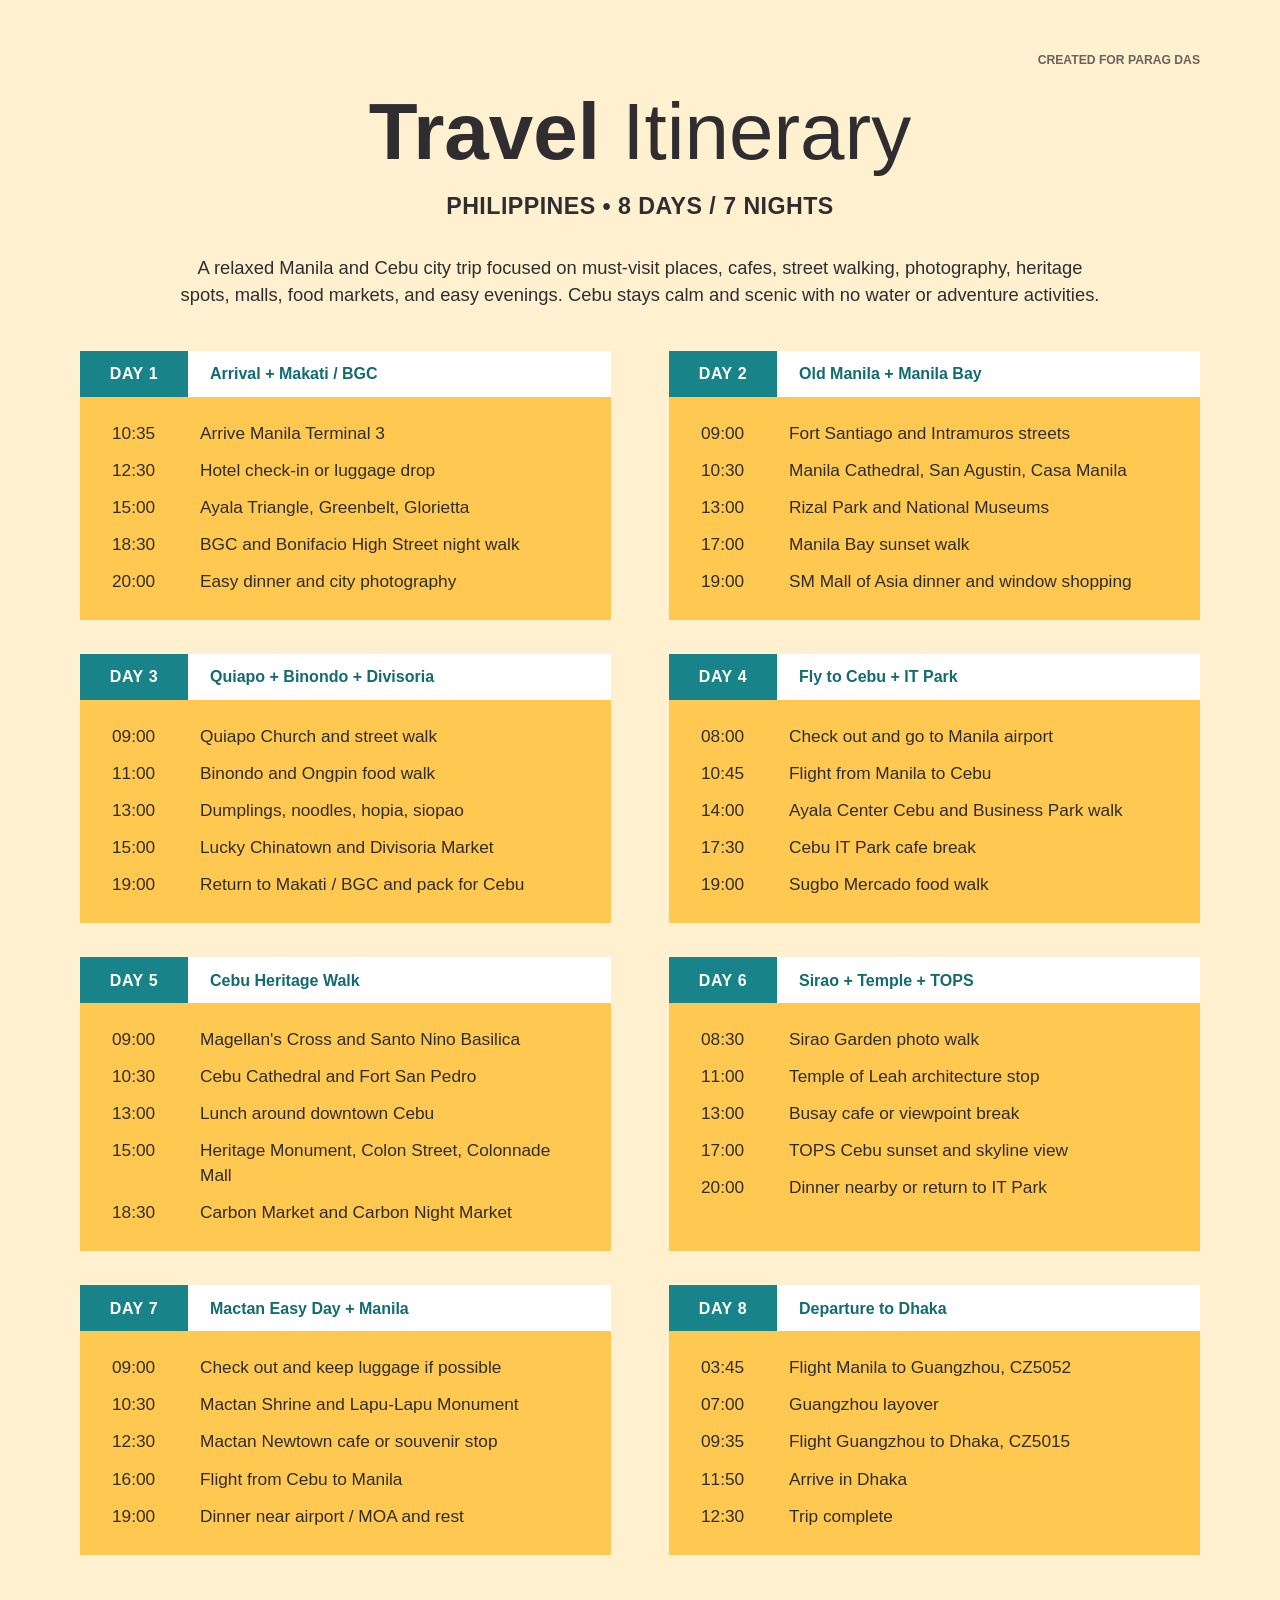
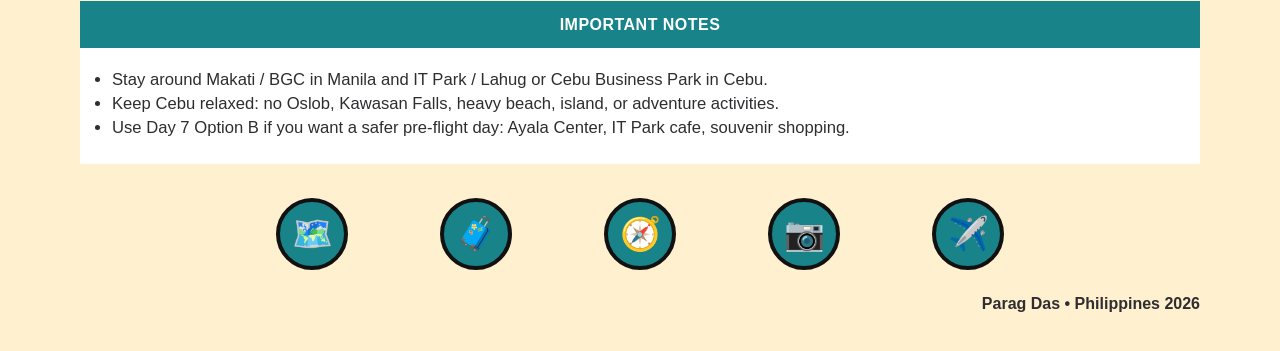
==== new/index.html @ 507f6510 "Add template style itinerary page" ====
<!doctype html>
<html lang="en">
  <head>
    <meta charset="utf-8">
    <meta name="viewport" content="width=device-width, initial-scale=1">
    <title>Parag Das Tour Plan | Philippines 2026</title>
    <meta name="description" content="Printable-style day-wise Philippines trip itinerary for Parag Das.">
    <style>
      :root {
        --paper: #fff0cf;
        --teal: #18848a;
        --teal-dark: #126b72;
        --gold: #ffc850;
        --ink: #302d31;
        --white: #ffffff;
      }

      * {
        box-sizing: border-box;
      }

      body {
        margin: 0;
        background: var(--paper);
        color: var(--ink);
        font-family: Arial, Helvetica, sans-serif;
        line-height: 1.45;
      }

      a {
        color: inherit;
      }

      .page {
        width: min(1120px, calc(100% - 34px));
        margin: 0 auto;
        padding: 52px 0 36px;
      }

      .masthead {
        text-align: center;
        margin-bottom: 42px;
      }

      .masthead .created {
        margin: 0 0 22px;
        text-align: right;
        font-size: 0.76rem;
        font-weight: 800;
        color: rgba(48, 45, 49, 0.72);
        text-transform: uppercase;
      }

      h1 {
        margin: 0;
        font-size: clamp(3rem, 8vw, 5rem);
        font-weight: 400;
        line-height: 1;
        letter-spacing: 0;
      }

      .masthead h1 strong {
        font-weight: 800;
      }

      .trip-meta {
        margin: 18px 0 32px;
        font-size: clamp(1rem, 2.8vw, 1.45rem);
        font-weight: 800;
        letter-spacing: 0.02em;
        text-transform: uppercase;
      }

      .intro {
        width: min(920px, 100%);
        margin: 0 auto;
        font-size: clamp(1rem, 2vw, 1.15rem);
      }

      .grid {
        display: grid;
        grid-template-columns: repeat(2, minmax(0, 1fr));
        gap: 34px 58px;
      }

      .day-card {
        background: var(--gold);
      }

      .day-head {
        display: grid;
        grid-template-columns: 108px 1fr;
        min-height: 46px;
        background: var(--white);
      }

      .day-number {
        display: grid;
        place-items: center;
        background: var(--teal);
        color: var(--white);
        font-weight: 800;
        letter-spacing: 0.04em;
        text-transform: uppercase;
      }

      .day-title {
        display: flex;
        align-items: center;
        padding: 10px 22px;
        color: var(--teal-dark);
        font-weight: 800;
      }

      .schedule {
        margin: 0;
        padding: 24px 32px 26px;
        list-style: none;
        display: grid;
        gap: 12px;
        font-size: 1.08rem;
      }

      .schedule li {
        display: grid;
        grid-template-columns: 74px 1fr;
        gap: 14px;
      }

      .schedule time {
        font-weight: 400;
      }

      .notes {
        margin: 46px 0 34px;
        background: var(--white);
      }

      .notes h2 {
        margin: 0;
        padding: 12px;
        background: var(--teal);
        color: var(--white);
        text-align: center;
        font-size: 1rem;
        letter-spacing: 0.03em;
        text-transform: uppercase;
      }

      .notes ul {
        margin: 0;
        padding: 20px 32px 24px;
        font-size: 1.04rem;
      }

      .icon-row {
        display: flex;
        justify-content: center;
        gap: clamp(28px, 8vw, 92px);
        flex-wrap: wrap;
        margin-top: 28px;
      }

      .icon-badge {
        width: 72px;
        height: 72px;
        display: grid;
        place-items: center;
        border-radius: 50%;
        background: var(--teal);
        border: 4px solid #111;
        color: #111;
        font-size: 2.05rem;
      }

      .footer {
        margin-top: 22px;
        text-align: right;
        font-weight: 800;
      }

      @media (max-width: 760px) {
        .page {
          width: min(100% - 22px, 1120px);
          padding-top: 28px;
        }

        .masthead {
          margin-bottom: 28px;
        }

        .masthead .created {
          text-align: center;
          margin-bottom: 16px;
        }

        .grid {
          grid-template-columns: 1fr;
          gap: 18px;
        }

        .day-head {
          grid-template-columns: 88px 1fr;
        }

        .day-title {
          padding: 10px 14px;
        }

        .schedule {
          padding: 20px;
          font-size: 1rem;
        }

        .schedule li {
          grid-template-columns: 64px 1fr;
          gap: 10px;
        }

        .notes {
          margin-top: 26px;
        }

        .icon-badge {
          width: 62px;
          height: 62px;
          font-size: 1.75rem;
        }
      }
    </style>
  </head>
  <body>
    <main class="page">
      <header class="masthead">
        <p class="created">Created for Parag Das</p>
        <h1><strong>Travel</strong> Itinerary</h1>
        <p class="trip-meta">Philippines • 8 Days / 7 Nights</p>
        <p class="intro">
          A relaxed Manila and Cebu city trip focused on must-visit places, cafes,
          street walking, photography, heritage spots, malls, food markets, and easy evenings.
          Cebu stays calm and scenic with no water or adventure activities.
        </p>
      </header>

      <section class="grid" aria-label="Day wise itinerary">
        <article class="day-card">
          <div class="day-head">
            <div class="day-number">Day 1</div>
            <div class="day-title">Arrival + Makati / BGC</div>
          </div>
          <ul class="schedule">
            <li><time>10:35</time><span>Arrive Manila Terminal 3</span></li>
            <li><time>12:30</time><span>Hotel check-in or luggage drop</span></li>
            <li><time>15:00</time><span>Ayala Triangle, Greenbelt, Glorietta</span></li>
            <li><time>18:30</time><span>BGC and Bonifacio High Street night walk</span></li>
            <li><time>20:00</time><span>Easy dinner and city photography</span></li>
          </ul>
        </article>

        <article class="day-card">
          <div class="day-head">
            <div class="day-number">Day 2</div>
            <div class="day-title">Old Manila + Manila Bay</div>
          </div>
          <ul class="schedule">
            <li><time>09:00</time><span>Fort Santiago and Intramuros streets</span></li>
            <li><time>10:30</time><span>Manila Cathedral, San Agustin, Casa Manila</span></li>
            <li><time>13:00</time><span>Rizal Park and National Museums</span></li>
            <li><time>17:00</time><span>Manila Bay sunset walk</span></li>
            <li><time>19:00</time><span>SM Mall of Asia dinner and window shopping</span></li>
          </ul>
        </article>

        <article class="day-card">
          <div class="day-head">
            <div class="day-number">Day 3</div>
            <div class="day-title">Quiapo + Binondo + Divisoria</div>
          </div>
          <ul class="schedule">
            <li><time>09:00</time><span>Quiapo Church and street walk</span></li>
            <li><time>11:00</time><span>Binondo and Ongpin food walk</span></li>
            <li><time>13:00</time><span>Dumplings, noodles, hopia, siopao</span></li>
            <li><time>15:00</time><span>Lucky Chinatown and Divisoria Market</span></li>
            <li><time>19:00</time><span>Return to Makati / BGC and pack for Cebu</span></li>
          </ul>
        </article>

        <article class="day-card">
          <div class="day-head">
            <div class="day-number">Day 4</div>
            <div class="day-title">Fly to Cebu + IT Park</div>
          </div>
          <ul class="schedule">
            <li><time>08:00</time><span>Check out and go to Manila airport</span></li>
            <li><time>10:45</time><span>Flight from Manila to Cebu</span></li>
            <li><time>14:00</time><span>Ayala Center Cebu and Business Park walk</span></li>
            <li><time>17:30</time><span>Cebu IT Park cafe break</span></li>
            <li><time>19:00</time><span>Sugbo Mercado food walk</span></li>
          </ul>
        </article>

        <article class="day-card">
          <div class="day-head">
            <div class="day-number">Day 5</div>
            <div class="day-title">Cebu Heritage Walk</div>
          </div>
          <ul class="schedule">
            <li><time>09:00</time><span>Magellan's Cross and Santo Nino Basilica</span></li>
            <li><time>10:30</time><span>Cebu Cathedral and Fort San Pedro</span></li>
            <li><time>13:00</time><span>Lunch around downtown Cebu</span></li>
            <li><time>15:00</time><span>Heritage Monument, Colon Street, Colonnade Mall</span></li>
            <li><time>18:30</time><span>Carbon Market and Carbon Night Market</span></li>
          </ul>
        </article>

        <article class="day-card">
          <div class="day-head">
            <div class="day-number">Day 6</div>
            <div class="day-title">Sirao + Temple + TOPS</div>
          </div>
          <ul class="schedule">
            <li><time>08:30</time><span>Sirao Garden photo walk</span></li>
            <li><time>11:00</time><span>Temple of Leah architecture stop</span></li>
            <li><time>13:00</time><span>Busay cafe or viewpoint break</span></li>
            <li><time>17:00</time><span>TOPS Cebu sunset and skyline view</span></li>
            <li><time>20:00</time><span>Dinner nearby or return to IT Park</span></li>
          </ul>
        </article>

        <article class="day-card">
          <div class="day-head">
            <div class="day-number">Day 7</div>
            <div class="day-title">Mactan Easy Day + Manila</div>
          </div>
          <ul class="schedule">
            <li><time>09:00</time><span>Check out and keep luggage if possible</span></li>
            <li><time>10:30</time><span>Mactan Shrine and Lapu-Lapu Monument</span></li>
            <li><time>12:30</time><span>Mactan Newtown cafe or souvenir stop</span></li>
            <li><time>16:00</time><span>Flight from Cebu to Manila</span></li>
            <li><time>19:00</time><span>Dinner near airport / MOA and rest</span></li>
          </ul>
        </article>

        <article class="day-card">
          <div class="day-head">
            <div class="day-number">Day 8</div>
            <div class="day-title">Departure to Dhaka</div>
          </div>
          <ul class="schedule">
            <li><time>03:45</time><span>Flight Manila to Guangzhou, CZ5052</span></li>
            <li><time>07:00</time><span>Guangzhou layover</span></li>
            <li><time>09:35</time><span>Flight Guangzhou to Dhaka, CZ5015</span></li>
            <li><time>11:50</time><span>Arrive in Dhaka</span></li>
            <li><time>12:30</time><span>Trip complete</span></li>
          </ul>
        </article>
      </section>

      <section class="notes" aria-label="Important notes">
        <h2>Important Notes</h2>
        <ul>
          <li>Stay around Makati / BGC in Manila and IT Park / Lahug or Cebu Business Park in Cebu.</li>
          <li>Keep Cebu relaxed: no Oslob, Kawasan Falls, heavy beach, island, or adventure activities.</li>
          <li>Use Day 7 Option B if you want a safer pre-flight day: Ayala Center, IT Park cafe, souvenir shopping.</li>
        </ul>
      </section>

      <div class="icon-row" aria-label="Trip themes">
        <span class="icon-badge" title="Maps">🗺️</span>
        <span class="icon-badge" title="Luggage">🧳</span>
        <span class="icon-badge" title="Compass">🧭</span>
        <span class="icon-badge" title="Photography">📷</span>
        <span class="icon-badge" title="Flights">✈️</span>
      </div>

      <footer class="footer">Parag Das • Philippines 2026</footer>
    </main>
  </body>
</html>
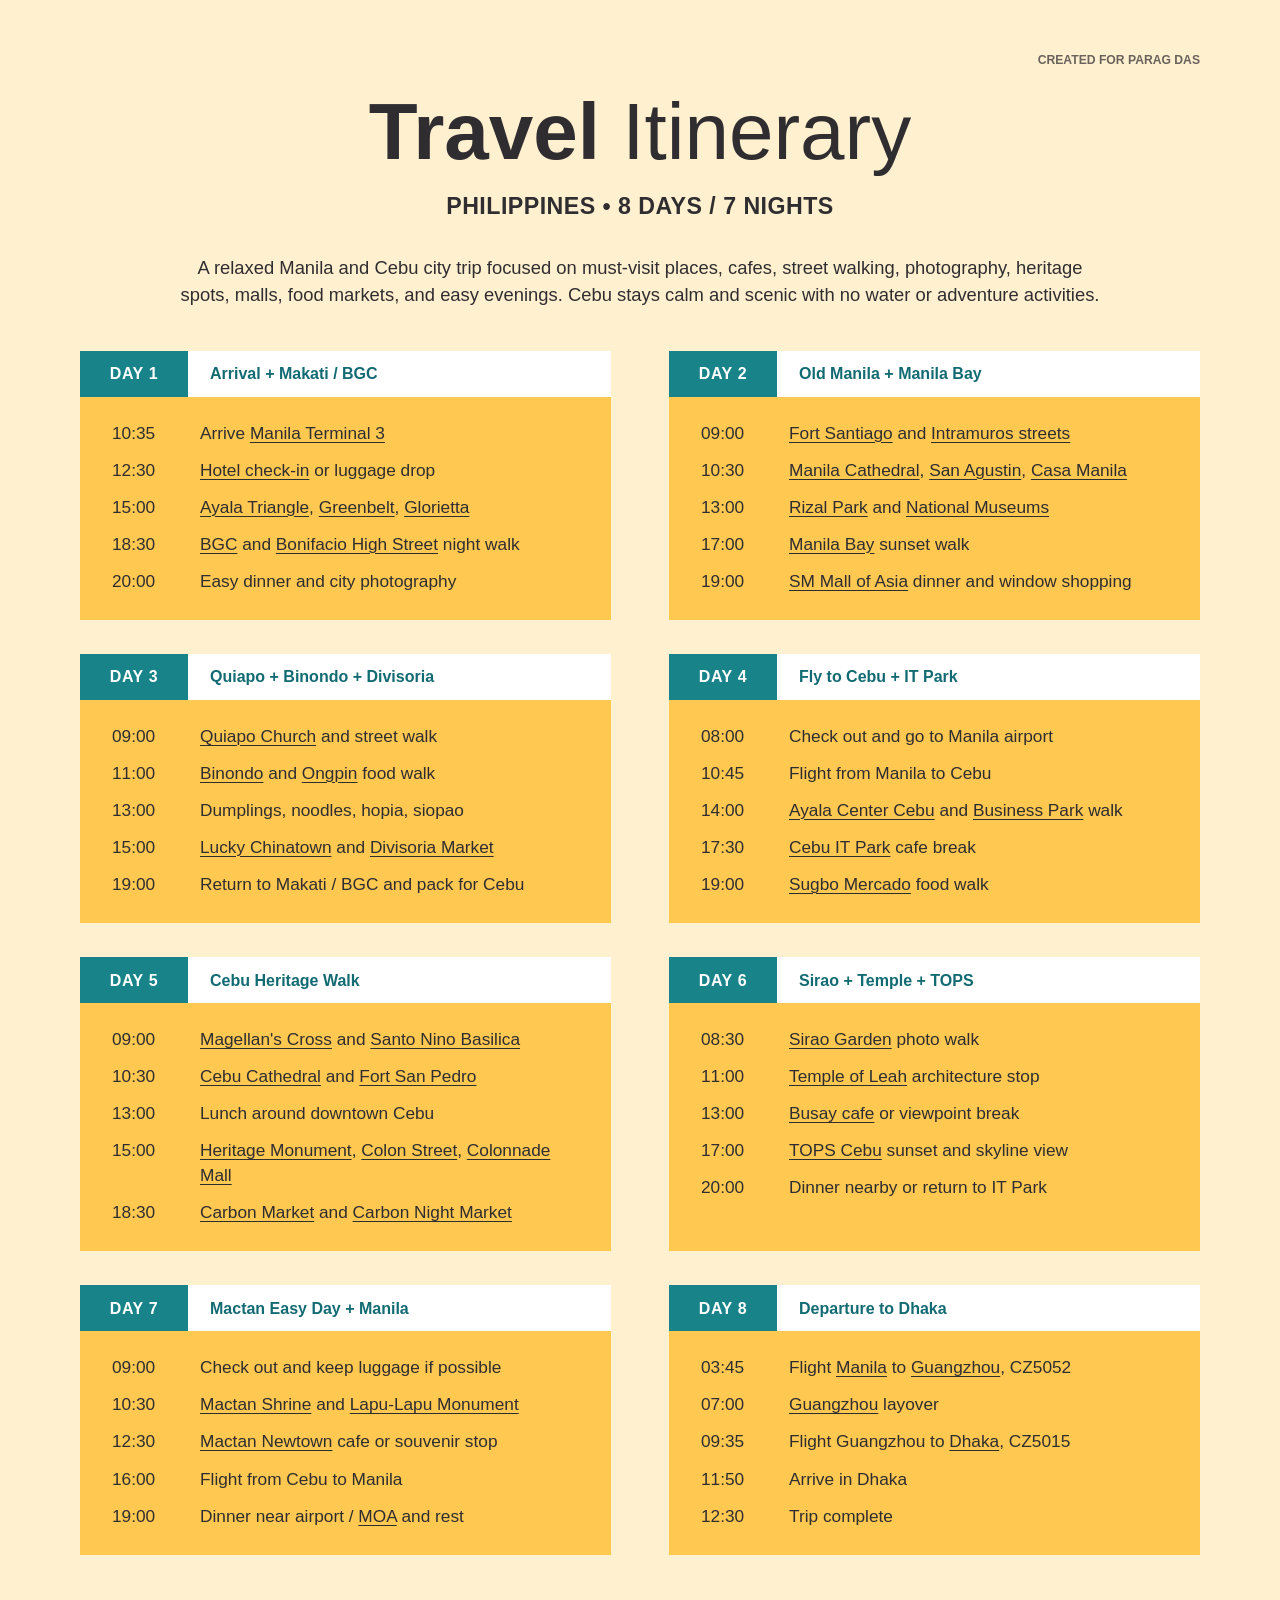
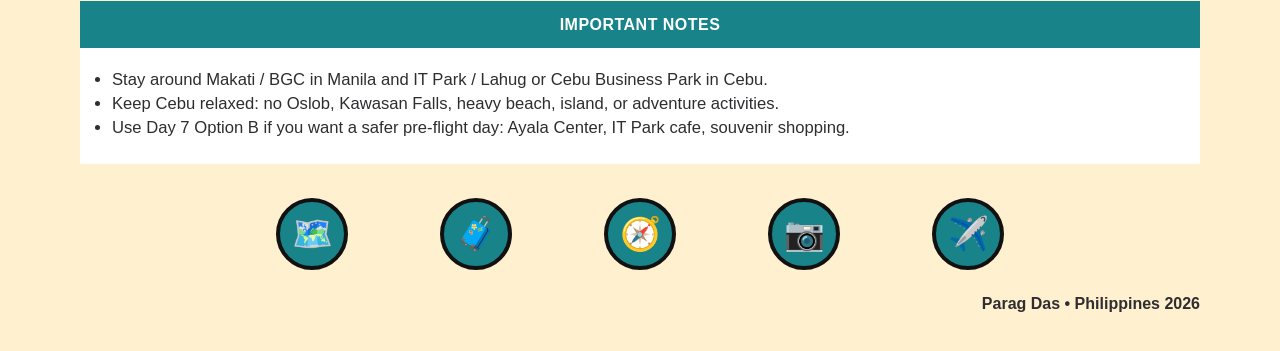
==== commit 8cbd0f86: "Add map links to template itinerary" ====
--- a/new/index.html
+++ b/new/index.html
@@ -31,6 +31,18 @@
         color: inherit;
       }
 
+      .map-link {
+        color: inherit;
+        text-decoration: underline;
+        text-decoration-thickness: 1px;
+        text-underline-offset: 3px;
+      }
+
+      .map-link:hover,
+      .map-link:focus-visible {
+        color: var(--teal-dark);
+      }
+
       .page {
         width: min(1120px, calc(100% - 34px));
         margin: 0 auto;
@@ -249,10 +261,10 @@
             <div class="day-title">Arrival + Makati / BGC</div>
           </div>
           <ul class="schedule">
-            <li><time>10:35</time><span>Arrive Manila Terminal 3</span></li>
-            <li><time>12:30</time><span>Hotel check-in or luggage drop</span></li>
-            <li><time>15:00</time><span>Ayala Triangle, Greenbelt, Glorietta</span></li>
-            <li><time>18:30</time><span>BGC and Bonifacio High Street night walk</span></li>
+            <li><time>10:35</time><span>Arrive <a class="map-link" href="https://www.google.com/maps/search/?api=1&amp;query=Ninoy%20Aquino%20International%20Airport%20Terminal%203%20Manila" target="_blank" rel="noopener noreferrer">Manila Terminal 3</a></span></li>
+            <li><time>12:30</time><span><a class="map-link" href="https://www.google.com/maps/search/?api=1&amp;query=Makati%20hotels%20Philippines" target="_blank" rel="noopener noreferrer">Hotel check-in</a> or luggage drop</span></li>
+            <li><time>15:00</time><span><a class="map-link" href="https://www.google.com/maps/search/?api=1&amp;query=Ayala%20Triangle%20Gardens%20Makati" target="_blank" rel="noopener noreferrer">Ayala Triangle</a>, <a class="map-link" href="https://www.google.com/maps/search/?api=1&amp;query=Greenbelt%20Makati" target="_blank" rel="noopener noreferrer">Greenbelt</a>, <a class="map-link" href="https://www.google.com/maps/search/?api=1&amp;query=Glorietta%20Makati" target="_blank" rel="noopener noreferrer">Glorietta</a></span></li>
+            <li><time>18:30</time><span><a class="map-link" href="https://www.google.com/maps/search/?api=1&amp;query=Bonifacio%20Global%20City%20Taguig" target="_blank" rel="noopener noreferrer">BGC</a> and <a class="map-link" href="https://www.google.com/maps/search/?api=1&amp;query=Bonifacio%20High%20Street%20Taguig" target="_blank" rel="noopener noreferrer">Bonifacio High Street</a> night walk</span></li>
             <li><time>20:00</time><span>Easy dinner and city photography</span></li>
           </ul>
         </article>
@@ -263,11 +275,11 @@
             <div class="day-title">Old Manila + Manila Bay</div>
           </div>
           <ul class="schedule">
-            <li><time>09:00</time><span>Fort Santiago and Intramuros streets</span></li>
-            <li><time>10:30</time><span>Manila Cathedral, San Agustin, Casa Manila</span></li>
-            <li><time>13:00</time><span>Rizal Park and National Museums</span></li>
-            <li><time>17:00</time><span>Manila Bay sunset walk</span></li>
-            <li><time>19:00</time><span>SM Mall of Asia dinner and window shopping</span></li>
+            <li><time>09:00</time><span><a class="map-link" href="https://www.google.com/maps/search/?api=1&amp;query=Fort%20Santiago%20Intramuros%20Manila" target="_blank" rel="noopener noreferrer">Fort Santiago</a> and <a class="map-link" href="https://www.google.com/maps/search/?api=1&amp;query=Intramuros%20Manila" target="_blank" rel="noopener noreferrer">Intramuros streets</a></span></li>
+            <li><time>10:30</time><span><a class="map-link" href="https://www.google.com/maps/search/?api=1&amp;query=Manila%20Cathedral%20Intramuros" target="_blank" rel="noopener noreferrer">Manila Cathedral</a>, <a class="map-link" href="https://www.google.com/maps/search/?api=1&amp;query=San%20Agustin%20Church%20Intramuros%20Manila" target="_blank" rel="noopener noreferrer">San Agustin</a>, <a class="map-link" href="https://www.google.com/maps/search/?api=1&amp;query=Casa%20Manila%20Intramuros" target="_blank" rel="noopener noreferrer">Casa Manila</a></span></li>
+            <li><time>13:00</time><span><a class="map-link" href="https://www.google.com/maps/search/?api=1&amp;query=Rizal%20Park%20Manila" target="_blank" rel="noopener noreferrer">Rizal Park</a> and <a class="map-link" href="https://www.google.com/maps/search/?api=1&amp;query=National%20Museum%20of%20Fine%20Arts%20Manila" target="_blank" rel="noopener noreferrer">National Museums</a></span></li>
+            <li><time>17:00</time><span><a class="map-link" href="https://www.google.com/maps/search/?api=1&amp;query=Manila%20Baywalk" target="_blank" rel="noopener noreferrer">Manila Bay</a> sunset walk</span></li>
+            <li><time>19:00</time><span><a class="map-link" href="https://www.google.com/maps/search/?api=1&amp;query=SM%20Mall%20of%20Asia%20Pasay" target="_blank" rel="noopener noreferrer">SM Mall of Asia</a> dinner and window shopping</span></li>
           </ul>
         </article>
 
@@ -277,10 +289,10 @@
             <div class="day-title">Quiapo + Binondo + Divisoria</div>
           </div>
           <ul class="schedule">
-            <li><time>09:00</time><span>Quiapo Church and street walk</span></li>
-            <li><time>11:00</time><span>Binondo and Ongpin food walk</span></li>
+            <li><time>09:00</time><span><a class="map-link" href="https://www.google.com/maps/search/?api=1&amp;query=Quiapo%20Church%20Manila" target="_blank" rel="noopener noreferrer">Quiapo Church</a> and street walk</span></li>
+            <li><time>11:00</time><span><a class="map-link" href="https://www.google.com/maps/search/?api=1&amp;query=Binondo%20Manila%20Chinatown" target="_blank" rel="noopener noreferrer">Binondo</a> and <a class="map-link" href="https://www.google.com/maps/search/?api=1&amp;query=Ongpin%20Street%20Binondo%20Manila" target="_blank" rel="noopener noreferrer">Ongpin</a> food walk</span></li>
             <li><time>13:00</time><span>Dumplings, noodles, hopia, siopao</span></li>
-            <li><time>15:00</time><span>Lucky Chinatown and Divisoria Market</span></li>
+            <li><time>15:00</time><span><a class="map-link" href="https://www.google.com/maps/search/?api=1&amp;query=Lucky%20Chinatown%20Mall%20Manila" target="_blank" rel="noopener noreferrer">Lucky Chinatown</a> and <a class="map-link" href="https://www.google.com/maps/search/?api=1&amp;query=Divisoria%20Public%20Market%20Manila" target="_blank" rel="noopener noreferrer">Divisoria Market</a></span></li>
             <li><time>19:00</time><span>Return to Makati / BGC and pack for Cebu</span></li>
           </ul>
         </article>
@@ -293,9 +305,9 @@
           <ul class="schedule">
             <li><time>08:00</time><span>Check out and go to Manila airport</span></li>
             <li><time>10:45</time><span>Flight from Manila to Cebu</span></li>
-            <li><time>14:00</time><span>Ayala Center Cebu and Business Park walk</span></li>
-            <li><time>17:30</time><span>Cebu IT Park cafe break</span></li>
-            <li><time>19:00</time><span>Sugbo Mercado food walk</span></li>
+            <li><time>14:00</time><span><a class="map-link" href="https://www.google.com/maps/search/?api=1&amp;query=Ayala%20Center%20Cebu" target="_blank" rel="noopener noreferrer">Ayala Center Cebu</a> and <a class="map-link" href="https://www.google.com/maps/search/?api=1&amp;query=Cebu%20Business%20Park%20Cebu%20City" target="_blank" rel="noopener noreferrer">Business Park</a> walk</span></li>
+            <li><time>17:30</time><span><a class="map-link" href="https://www.google.com/maps/search/?api=1&amp;query=Cebu%20IT%20Park%20Cebu%20City" target="_blank" rel="noopener noreferrer">Cebu IT Park</a> cafe break</span></li>
+            <li><time>19:00</time><span><a class="map-link" href="https://www.google.com/maps/search/?api=1&amp;query=Sugbo%20Mercado%20Cebu%20IT%20Park" target="_blank" rel="noopener noreferrer">Sugbo Mercado</a> food walk</span></li>
           </ul>
         </article>
 
@@ -305,11 +317,11 @@
             <div class="day-title">Cebu Heritage Walk</div>
           </div>
           <ul class="schedule">
-            <li><time>09:00</time><span>Magellan's Cross and Santo Nino Basilica</span></li>
-            <li><time>10:30</time><span>Cebu Cathedral and Fort San Pedro</span></li>
+            <li><time>09:00</time><span><a class="map-link" href="https://www.google.com/maps/search/?api=1&amp;query=Magellan%27s%20Cross%20Cebu%20City" target="_blank" rel="noopener noreferrer">Magellan's Cross</a> and <a class="map-link" href="https://www.google.com/maps/search/?api=1&amp;query=Basilica%20Minore%20del%20Santo%20Nino%20Cebu" target="_blank" rel="noopener noreferrer">Santo Nino Basilica</a></span></li>
+            <li><time>10:30</time><span><a class="map-link" href="https://www.google.com/maps/search/?api=1&amp;query=Cebu%20Metropolitan%20Cathedral" target="_blank" rel="noopener noreferrer">Cebu Cathedral</a> and <a class="map-link" href="https://www.google.com/maps/search/?api=1&amp;query=Fort%20San%20Pedro%20Cebu" target="_blank" rel="noopener noreferrer">Fort San Pedro</a></span></li>
             <li><time>13:00</time><span>Lunch around downtown Cebu</span></li>
-            <li><time>15:00</time><span>Heritage Monument, Colon Street, Colonnade Mall</span></li>
-            <li><time>18:30</time><span>Carbon Market and Carbon Night Market</span></li>
+            <li><time>15:00</time><span><a class="map-link" href="https://www.google.com/maps/search/?api=1&amp;query=Heritage%20of%20Cebu%20Monument" target="_blank" rel="noopener noreferrer">Heritage Monument</a>, <a class="map-link" href="https://www.google.com/maps/search/?api=1&amp;query=Colon%20Street%20Cebu%20City" target="_blank" rel="noopener noreferrer">Colon Street</a>, <a class="map-link" href="https://www.google.com/maps/search/?api=1&amp;query=Colonnade%20Mall%20Cebu%20City" target="_blank" rel="noopener noreferrer">Colonnade Mall</a></span></li>
+            <li><time>18:30</time><span><a class="map-link" href="https://www.google.com/maps/search/?api=1&amp;query=Carbon%20Market%20Cebu%20City" target="_blank" rel="noopener noreferrer">Carbon Market</a> and <a class="map-link" href="https://www.google.com/maps/search/?api=1&amp;query=Carbon%20Night%20Market%20Cebu%20City" target="_blank" rel="noopener noreferrer">Carbon Night Market</a></span></li>
           </ul>
         </article>
 
@@ -319,10 +331,10 @@
             <div class="day-title">Sirao + Temple + TOPS</div>
           </div>
           <ul class="schedule">
-            <li><time>08:30</time><span>Sirao Garden photo walk</span></li>
-            <li><time>11:00</time><span>Temple of Leah architecture stop</span></li>
-            <li><time>13:00</time><span>Busay cafe or viewpoint break</span></li>
-            <li><time>17:00</time><span>TOPS Cebu sunset and skyline view</span></li>
+            <li><time>08:30</time><span><a class="map-link" href="https://www.google.com/maps/search/?api=1&amp;query=Sirao%20Garden%20Cebu" target="_blank" rel="noopener noreferrer">Sirao Garden</a> photo walk</span></li>
+            <li><time>11:00</time><span><a class="map-link" href="https://www.google.com/maps/search/?api=1&amp;query=Temple%20of%20Leah%20Cebu" target="_blank" rel="noopener noreferrer">Temple of Leah</a> architecture stop</span></li>
+            <li><time>13:00</time><span><a class="map-link" href="https://www.google.com/maps/search/?api=1&amp;query=Busay%20Cebu%20cafes" target="_blank" rel="noopener noreferrer">Busay cafe</a> or viewpoint break</span></li>
+            <li><time>17:00</time><span><a class="map-link" href="https://www.google.com/maps/search/?api=1&amp;query=TOPS%20Cebu" target="_blank" rel="noopener noreferrer">TOPS Cebu</a> sunset and skyline view</span></li>
             <li><time>20:00</time><span>Dinner nearby or return to IT Park</span></li>
           </ul>
         </article>
@@ -334,10 +346,10 @@
           </div>
           <ul class="schedule">
             <li><time>09:00</time><span>Check out and keep luggage if possible</span></li>
-            <li><time>10:30</time><span>Mactan Shrine and Lapu-Lapu Monument</span></li>
-            <li><time>12:30</time><span>Mactan Newtown cafe or souvenir stop</span></li>
+            <li><time>10:30</time><span><a class="map-link" href="https://www.google.com/maps/search/?api=1&amp;query=Mactan%20Shrine%20Lapu-Lapu%20City" target="_blank" rel="noopener noreferrer">Mactan Shrine</a> and <a class="map-link" href="https://www.google.com/maps/search/?api=1&amp;query=Lapu-Lapu%20Monument%20Mactan%20Shrine" target="_blank" rel="noopener noreferrer">Lapu-Lapu Monument</a></span></li>
+            <li><time>12:30</time><span><a class="map-link" href="https://www.google.com/maps/search/?api=1&amp;query=Mactan%20Newtown%20Lapu-Lapu%20City" target="_blank" rel="noopener noreferrer">Mactan Newtown</a> cafe or souvenir stop</span></li>
             <li><time>16:00</time><span>Flight from Cebu to Manila</span></li>
-            <li><time>19:00</time><span>Dinner near airport / MOA and rest</span></li>
+            <li><time>19:00</time><span>Dinner near airport / <a class="map-link" href="https://www.google.com/maps/search/?api=1&amp;query=SM%20Mall%20of%20Asia%20Pasay" target="_blank" rel="noopener noreferrer">MOA</a> and rest</span></li>
           </ul>
         </article>
 
@@ -347,9 +359,9 @@
             <div class="day-title">Departure to Dhaka</div>
           </div>
           <ul class="schedule">
-            <li><time>03:45</time><span>Flight Manila to Guangzhou, CZ5052</span></li>
-            <li><time>07:00</time><span>Guangzhou layover</span></li>
-            <li><time>09:35</time><span>Flight Guangzhou to Dhaka, CZ5015</span></li>
+            <li><time>03:45</time><span>Flight <a class="map-link" href="https://www.google.com/maps/search/?api=1&amp;query=Ninoy%20Aquino%20International%20Airport%20Manila" target="_blank" rel="noopener noreferrer">Manila</a> to <a class="map-link" href="https://www.google.com/maps/search/?api=1&amp;query=Guangzhou%20Baiyun%20International%20Airport" target="_blank" rel="noopener noreferrer">Guangzhou</a>, CZ5052</span></li>
+            <li><time>07:00</time><span><a class="map-link" href="https://www.google.com/maps/search/?api=1&amp;query=Guangzhou%20Baiyun%20International%20Airport" target="_blank" rel="noopener noreferrer">Guangzhou</a> layover</span></li>
+            <li><time>09:35</time><span>Flight Guangzhou to <a class="map-link" href="https://www.google.com/maps/search/?api=1&amp;query=Hazrat%20Shahjalal%20International%20Airport%20Dhaka" target="_blank" rel="noopener noreferrer">Dhaka</a>, CZ5015</span></li>
             <li><time>11:50</time><span>Arrive in Dhaka</span></li>
             <li><time>12:30</time><span>Trip complete</span></li>
           </ul>
